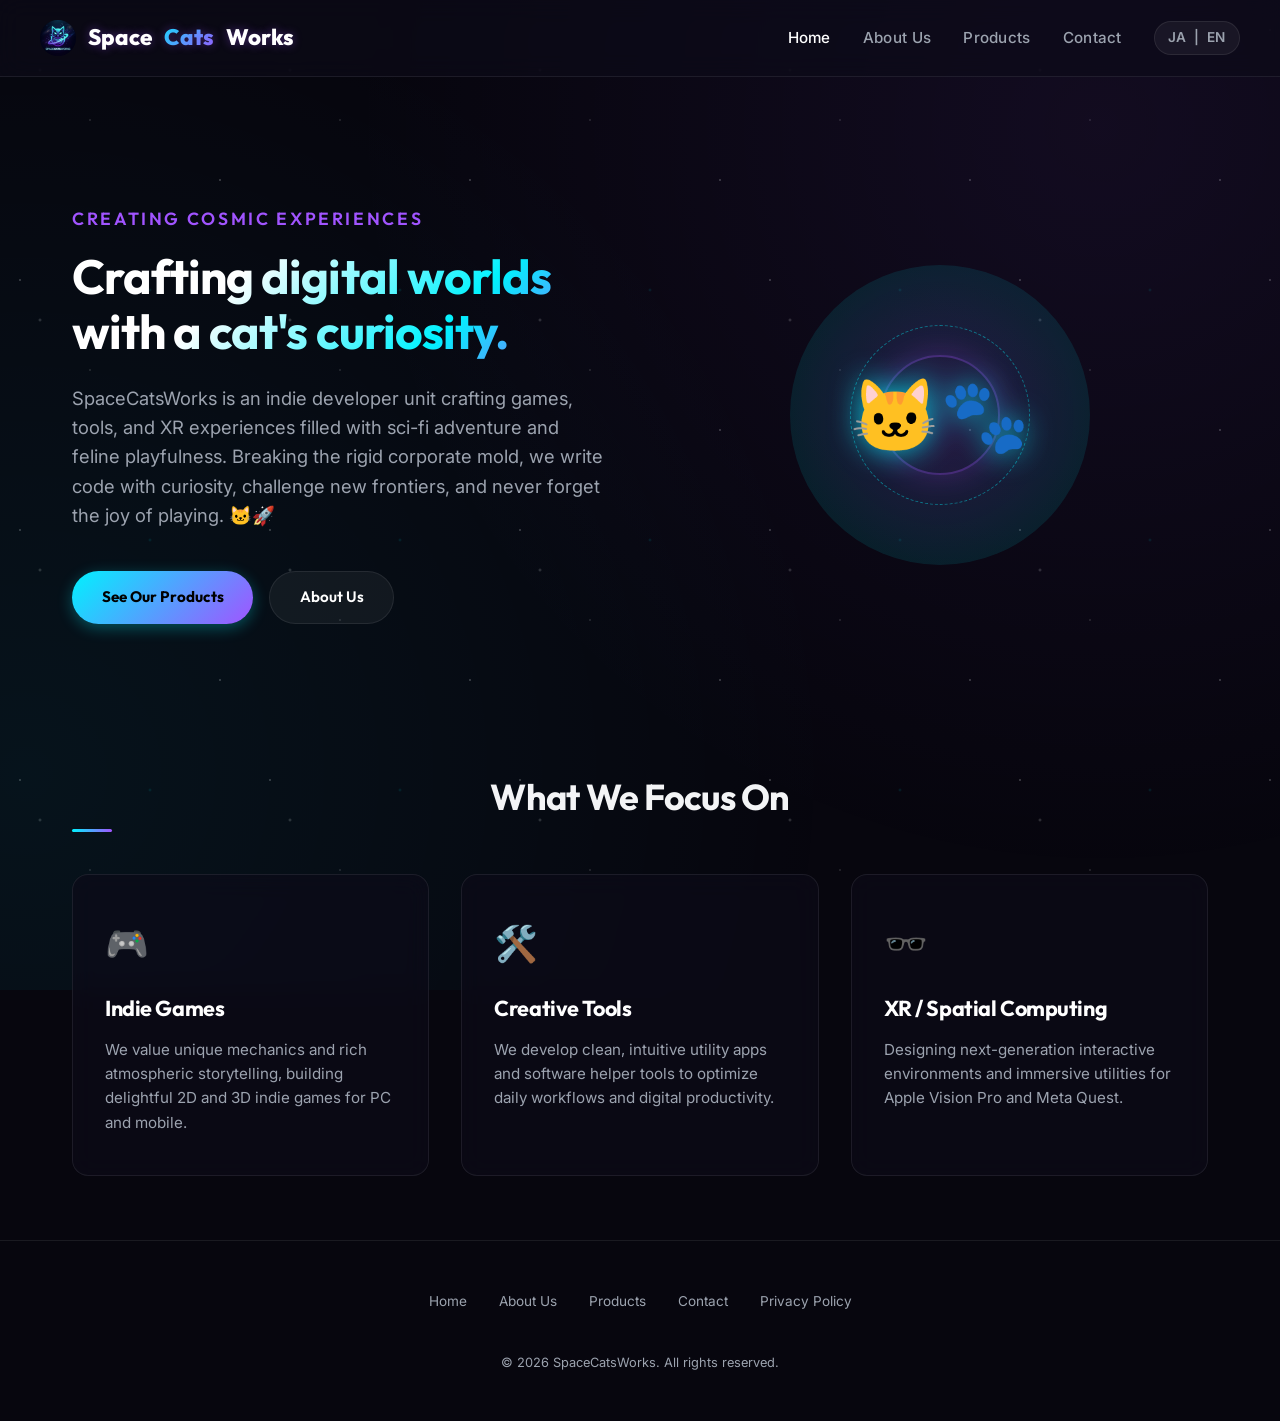
==== index.html @ 9e61637a "feat: initial commit with SpaceCatsWorks landing page and Actions workflow" ====
<!DOCTYPE html>
<html lang="ja">
<head>
  <meta charset="UTF-8">
  <meta name="viewport" content="width=device-width, initial-scale=1.0">
  <title>SpaceCatsWorks</title>
  <link rel="stylesheet" href="assets/css/style.css">
  <style>
    /* Splash Center Alignment for Fallback */
    .splash-container {
      display: flex;
      flex-direction: column;
      align-items: center;
      justify-content: center;
      min-height: 100vh;
      text-align: center;
      padding: 2rem;
    }
    .splash-logo {
      width: 120px;
      height: 120px;
      margin-bottom: 2rem;
      border-radius: 50%;
      border: 2px solid var(--border-glass);
      box-shadow: 0 0 20px rgba(161, 84, 255, 0.3);
    }
    .splash-buttons {
      display: flex;
      gap: 1.5rem;
      margin-top: 2rem;
    }
    @media (max-width: 480px) {
      .splash-buttons {
        flex-direction: column;
        width: 100%;
        max-width: 280px;
      }
    }
  </style>
  <script>
    // Automatic redirection based on browser language
    (function() {
      try {
        const lang = (navigator.language || navigator.userLanguage || 'en').toLowerCase();
        if (lang.startsWith('ja')) {
          window.location.replace('./ja/index.html');
        } else {
          window.location.replace('./en/index.html');
        }
      } catch (e) {
        console.error("Redirection failed:", e);
      }
    })();
  </script>
</head>
<body>
  <div class="splash-container">
    <img src="assets/images/logo.png" alt="SpaceCatsWorks Logo" class="splash-logo">
    <h1>SpaceCatsWorks</h1>
    <p style="color: var(--text-muted); max-width: 500px; margin: 0 auto 1.5rem;">
      Select language / 言語を選択してください。<br>
      (If you are not redirected automatically, please select below.)
    </p>
    <div class="splash-buttons">
      <a href="./ja/index.html" class="btn btn-primary">日本語 (Japanese)</a>
      <a href="./en/index.html" class="btn btn-secondary">English</a>
    </div>
  </div>
</body>
</html>
---- assets/css/style.css ----
@import url('https://fonts.googleapis.com/css2?family=Inter:wght@300;400;500;600&family=Outfit:wght@400;600;700;800&display=swap');

:root {
  /* Color Palette */
  --bg-deep: #07060e;
  --bg-dark: #0d0b1a;
  --bg-glass: rgba(13, 11, 26, 0.65);
  --bg-glass-hover: rgba(25, 22, 49, 0.8);
  --border-glass: rgba(255, 255, 255, 0.08);
  --border-glass-hover: rgba(255, 255, 255, 0.18);
  
  --primary-cyan: #00f2fe;
  --primary-violet: #a154ff;
  --primary-amber: #ffaa00;
  
  --text-main: #f3f4f6;
  --text-muted: #9ca3af;
  --text-dark: #4b5563;
  
  /* Typography */
  --font-heading: 'Outfit', -apple-system, BlinkMacSystemFont, "Segoe UI", Roboto, sans-serif;
  --font-body: 'Inter', -apple-system, BlinkMacSystemFont, "Segoe UI", Roboto, sans-serif;
  
  /* Transitions */
  --transition-smooth: all 0.3s cubic-bezier(0.4, 0, 0.2, 1);
}

/* Reset */
*, *::before, *::after {
  box-sizing: border-box;
  margin: 0;
  padding: 0;
}

body {
  background-color: var(--bg-deep);
  color: var(--text-main);
  font-family: var(--font-body);
  line-height: 1.6;
  overflow-x: hidden;
  position: relative;
}

/* Starfield Background */
body::before {
  content: "";
  position: fixed;
  top: 0;
  left: 0;
  width: 100vw;
  height: 100vh;
  background-image: 
    radial-gradient(1.5px 1.5px at 20px 30px, #ffffff, rgba(0,0,0,0)),
    radial-gradient(2px 2px at 40px 70px, rgba(255,255,255,0.7), rgba(0,0,0,0)),
    radial-gradient(1px 1px at 90px 120px, #ffffff, rgba(0,0,0,0)),
    radial-gradient(2px 2px at 150px 40px, rgba(0,242,254,0.4), rgba(0,0,0,0)),
    radial-gradient(1.5px 1.5px at 220px 180px, #ffffff, rgba(0,0,0,0));
  background-size: 250px 250px;
  opacity: 0.35;
  z-index: -2;
  animation: starRotate 240s linear infinite;
}

body::after {
  content: "";
  position: fixed;
  top: -10%;
  left: -10%;
  width: 120%;
  height: 120%;
  background: radial-gradient(circle at 80% 20%, rgba(161, 84, 255, 0.08) 0%, transparent 50%),
              radial-gradient(circle at 10% 80%, rgba(0, 242, 258, 0.06) 0%, transparent 50%);
  z-index: -1;
  pointer-events: none;
}

@keyframes starRotate {
  from { transform: rotate(0deg); }
  to { transform: rotate(360deg); }
}

/* Typography elements */
h1, h2, h3, h4 {
  font-family: var(--font-heading);
  font-weight: 700;
  letter-spacing: -0.02em;
}

h1 {
  font-size: 3rem;
  line-height: 1.15;
  background: linear-gradient(135deg, #ffffff 30%, var(--primary-cyan) 70%, var(--primary-violet) 100%);
  -webkit-background-clip: text;
  -webkit-text-fill-color: transparent;
  margin-bottom: 1.5rem;
}

h2 {
  font-size: 2.25rem;
  margin-bottom: 1rem;
  position: relative;
  display: inline-block;
}

h2::after {
  content: "";
  position: absolute;
  bottom: -6px;
  left: 0;
  width: 40px;
  height: 3px;
  background: linear-gradient(90deg, var(--primary-cyan), var(--primary-violet));
  border-radius: 2px;
}

h3 {
  font-size: 1.5rem;
  margin-bottom: 0.75rem;
}

a {
  color: var(--primary-cyan);
  text-decoration: none;
  transition: var(--transition-smooth);
}

a:hover {
  color: #fff;
  text-shadow: 0 0 8px rgba(0, 242, 254, 0.6);
}

/* Header & Navigation */
header {
  position: sticky;
  top: 0;
  z-index: 100;
  background: var(--bg-glass);
  backdrop-filter: blur(12px);
  -webkit-backdrop-filter: blur(12px);
  border-bottom: 1px solid var(--border-glass);
  padding: 1.25rem 2rem;
  transition: var(--transition-smooth);
}

header.scrolled {
  padding: 0.85rem 2rem;
  background: rgba(7, 6, 14, 0.85);
  box-shadow: 0 4px 30px rgba(0, 0, 0, 0.4);
}

.nav-container {
  max-width: 1200px;
  margin: 0 auto;
  display: flex;
  justify-content: space-between;
  align-items: center;
}

.logo {
  display: flex;
  align-items: center;
  gap: 0.75rem;
  font-family: var(--font-heading);
  font-size: 1.4rem;
  font-weight: 800;
  color: #fff;
  text-shadow: 0 0 10px rgba(161, 84, 255, 0.4);
}

.logo span {
  background: linear-gradient(135deg, var(--primary-cyan), var(--primary-violet));
  -webkit-background-clip: text;
  -webkit-text-fill-color: transparent;
}

nav {
  display: flex;
  align-items: center;
  gap: 2rem;
}

.nav-links {
  display: flex;
  list-style: none;
  gap: 2rem;
}

.nav-links a {
  color: var(--text-muted);
  font-size: 0.95rem;
  font-weight: 500;
  letter-spacing: 0.02em;
}

.nav-links a.active,
.nav-links a:hover {
  color: #fff;
}

/* Language Toggle Button */
.lang-toggle {
  display: flex;
  align-items: center;
  gap: 0.5rem;
  background: rgba(255, 255, 255, 0.05);
  border: 1px solid var(--border-glass);
  border-radius: 20px;
  padding: 0.35rem 0.85rem;
  font-size: 0.85rem;
  font-weight: 600;
  cursor: pointer;
  transition: var(--transition-smooth);
  color: var(--text-muted);
}

.lang-toggle:hover {
  background: rgba(255, 255, 255, 0.1);
  border-color: var(--border-glass-hover);
  color: #fff;
}

.lang-toggle a {
  color: inherit;
  text-shadow: none;
}

.lang-toggle a.active-lang {
  color: var(--primary-cyan);
  font-weight: 700;
}

/* Mobile Menu Button */
.mobile-toggle {
  display: none;
  background: none;
  border: none;
  color: #fff;
  font-size: 1.5rem;
  cursor: pointer;
}

/* Layout Main Container */
main {
  max-width: 1200px;
  margin: 0 auto;
  padding: 4rem 2rem;
  min-height: calc(100vh - 84px - 150px); /* Adjust based on header/footer heights */
}

/* Hero Section */
.hero {
  display: flex;
  align-items: center;
  justify-content: space-between;
  gap: 4rem;
  padding: 4rem 0;
}

.hero-content {
  flex: 1;
  max-width: 600px;
}

.hero-subtitle {
  font-family: var(--font-heading);
  font-size: 1.1rem;
  text-transform: uppercase;
  letter-spacing: 0.15em;
  color: var(--primary-violet);
  margin-bottom: 1rem;
  font-weight: 600;
}

.hero-description {
  font-size: 1.15rem;
  color: var(--text-muted);
  margin-bottom: 2.5rem;
}

.hero-visual {
  flex: 1;
  display: flex;
  justify-content: center;
  align-items: center;
  position: relative;
}

/* Custom Interactive Visual */
.cosmic-orb {
  width: 300px;
  height: 300px;
  background: radial-gradient(circle, rgba(161,84,255,0.2) 0%, rgba(0,242,254,0.1) 70%, transparent 100%);
  border-radius: 50%;
  position: relative;
  display: flex;
  justify-content: center;
  align-items: center;
  animation: float 6s ease-in-out infinite;
}

.cosmic-orb::before {
  content: "";
  position: absolute;
  width: 180px;
  height: 180px;
  border: 1px dashed rgba(0, 242, 254, 0.4);
  border-radius: 50%;
  animation: rotateClockwise 20s linear infinite;
}

.cosmic-orb::after {
  content: "";
  position: absolute;
  width: 120px;
  height: 120px;
  border: 2px solid rgba(161, 84, 255, 0.3);
  border-radius: 50%;
  box-shadow: 0 0 30px rgba(161, 84, 255, 0.2);
  animation: rotateCounterClockwise 15s linear infinite;
}

.cat-constellation {
  font-size: 4.5rem;
  position: relative;
  z-index: 10;
  filter: drop-shadow(0 0 15px rgba(0, 242, 254, 0.8));
  animation: pulse 3s ease-in-out infinite;
}

@keyframes float {
  0%, 100% { transform: translateY(0); }
  50% { transform: translateY(-15px); }
}

@keyframes pulse {
  0%, 100% { transform: scale(1); opacity: 0.95; }
  50% { transform: scale(1.05); opacity: 1; filter: drop-shadow(0 0 25px rgba(0, 242, 254, 1)); }
}

@keyframes rotateClockwise {
  from { transform: rotate(0deg); }
  to { transform: rotate(360deg); }
}

@keyframes rotateCounterClockwise {
  from { transform: rotate(360deg); }
  to { transform: rotate(0deg); }
}

/* Glassmorphism Cards */
.card-grid {
  display: grid;
  grid-template-columns: repeat(auto-fit, minmax(320px, 1fr));
  gap: 2rem;
  margin-top: 3rem;
}

.card {
  background: var(--bg-glass);
  border: 1px solid var(--border-glass);
  border-radius: 16px;
  padding: 2.5rem 2rem;
  transition: var(--transition-smooth);
  backdrop-filter: blur(12px);
  -webkit-backdrop-filter: blur(12px);
  position: relative;
  overflow: hidden;
}

.card::before {
  content: "";
  position: absolute;
  top: 0;
  left: 0;
  width: 100%;
  height: 4px;
  background: linear-gradient(90deg, var(--primary-cyan), var(--primary-violet));
  opacity: 0;
  transition: var(--transition-smooth);
}

.card:hover {
  transform: translateY(-8px);
  background: var(--bg-glass-hover);
  border-color: var(--border-glass-hover);
  box-shadow: 0 10px 30px rgba(0, 0, 0, 0.3);
}

.card:hover::before {
  opacity: 1;
}

.card-icon {
  font-size: 2.2rem;
  color: var(--primary-cyan);
  margin-bottom: 1.25rem;
}

.card-title {
  font-size: 1.35rem;
  margin-bottom: 0.75rem;
  color: #fff;
}

.card-description {
  color: var(--text-muted);
  font-size: 0.95rem;
}

/* Buttons */
.btn {
  display: inline-flex;
  align-items: center;
  justify-content: center;
  gap: 0.5rem;
  font-family: var(--font-heading);
  font-weight: 600;
  font-size: 0.95rem;
  padding: 0.85rem 1.85rem;
  border-radius: 30px;
  cursor: pointer;
  transition: var(--transition-smooth);
  text-shadow: none;
}

.btn-primary {
  background: linear-gradient(135deg, var(--primary-cyan), var(--primary-violet));
  color: #000;
  font-weight: 700;
  border: none;
  box-shadow: 0 4px 15px rgba(0, 242, 254, 0.3);
}

.btn-primary:hover {
  transform: scale(1.03);
  box-shadow: 0 6px 20px rgba(0, 242, 254, 0.5);
  color: #000;
  text-shadow: none;
}

.btn-secondary {
  background: rgba(255, 255, 255, 0.05);
  border: 1px solid var(--border-glass);
  color: #fff;
}

.btn-secondary:hover {
  background: rgba(255, 255, 255, 0.1);
  border-color: var(--border-glass-hover);
}

.button-group {
  display: flex;
  gap: 1rem;
}

/* Table Style (Corporate Profile) */
.profile-table {
  width: 100%;
  border-collapse: collapse;
  margin: 2rem 0;
  background: var(--bg-glass);
  border-radius: 12px;
  overflow: hidden;
  border: 1px solid var(--border-glass);
}

.profile-table tr {
  border-bottom: 1px solid var(--border-glass);
}

.profile-table tr:last-child {
  border-bottom: none;
}

.profile-table th, 
.profile-table td {
  padding: 1.25rem 1.5rem;
  text-align: left;
}

.profile-table th {
  background: rgba(255, 255, 255, 0.02);
  width: 30%;
  color: #fff;
  font-weight: 600;
  font-family: var(--font-heading);
  border-right: 1px solid var(--border-glass);
}

.profile-table td {
  color: var(--text-muted);
}

/* Products Section Specifics */
.coming-soon-badge {
  background: rgba(255, 170, 0, 0.1);
  border: 1px solid rgba(255, 170, 0, 0.3);
  color: var(--primary-amber);
  padding: 0.2rem 0.6rem;
  border-radius: 12px;
  font-size: 0.75rem;
  text-transform: uppercase;
  font-weight: 700;
  letter-spacing: 0.05em;
  display: inline-block;
  margin-bottom: 0.75rem;
}

/* Privacy Page Specifics */
.legal-content {
  background: var(--bg-glass);
  border: 1px solid var(--border-glass);
  border-radius: 16px;
  padding: 3rem 2.5rem;
}

.legal-content h3 {
  margin-top: 2rem;
  color: #fff;
}

.legal-content p {
  color: var(--text-muted);
  margin-bottom: 1rem;
}

.legal-content ul {
  margin-left: 1.5rem;
  margin-bottom: 1rem;
  color: var(--text-muted);
}

.legal-content li {
  margin-bottom: 0.5rem;
}

/* Footer */
footer {
  border-top: 1px solid var(--border-glass);
  padding: 3rem 2rem;
  background: var(--bg-deep);
  text-align: center;
  color: var(--text-muted);
  font-size: 0.9rem;
}

.footer-content {
  max-width: 1200px;
  margin: 0 auto;
  display: flex;
  flex-direction: column;
  align-items: center;
  gap: 1.5rem;
}

.footer-links {
  display: flex;
  gap: 2rem;
  list-style: none;
}

.footer-links a {
  color: var(--text-muted);
  font-size: 0.85rem;
}

.footer-links a:hover {
  color: #fff;
}

.copyright {
  font-size: 0.8rem;
  margin-top: 1rem;
}

/* Responsive CSS */
@media (max-width: 768px) {
  h1 {
    font-size: 2.25rem;
  }
  
  h2 {
    font-size: 1.8rem;
  }
  
  .hero {
    flex-direction: column-reverse;
    text-align: center;
    gap: 2.5rem;
    padding: 2rem 0;
  }
  
  .hero-visual {
    margin-bottom: 1rem;
  }
  
  .cosmic-orb {
    width: 240px;
    height: 240px;
  }
  
  .cosmic-orb::before {
    width: 140px;
    height: 140px;
  }
  
  .cosmic-orb::after {
    width: 90px;
    height: 90px;
  }
  
  .cat-constellation {
    font-size: 3.5rem;
  }
  
  .button-group {
    justify-content: center;
  }
  
  .mobile-toggle {
    display: block;
  }
  
  nav {
    position: absolute;
    top: 100%;
    left: 0;
    right: 0;
    background: var(--bg-dark);
    flex-direction: column;
    padding: 2rem;
    border-bottom: 1px solid var(--border-glass);
    gap: 1.5rem;
    transform: translateY(-150%);
    opacity: 0;
    pointer-events: none;
    transition: var(--transition-smooth);
  }
  
  nav.active {
    transform: translateY(0);
    opacity: 1;
    pointer-events: all;
  }
  
  .nav-links {
    flex-direction: column;
    align-items: center;
    gap: 1.5rem;
  }
  
  .profile-table th, 
  .profile-table td {
    padding: 1rem;
  }
  
  .profile-table th {
    width: 35%;
    font-size: 0.9rem;
  }
  
  .profile-table td {
    font-size: 0.85rem;
  }
}
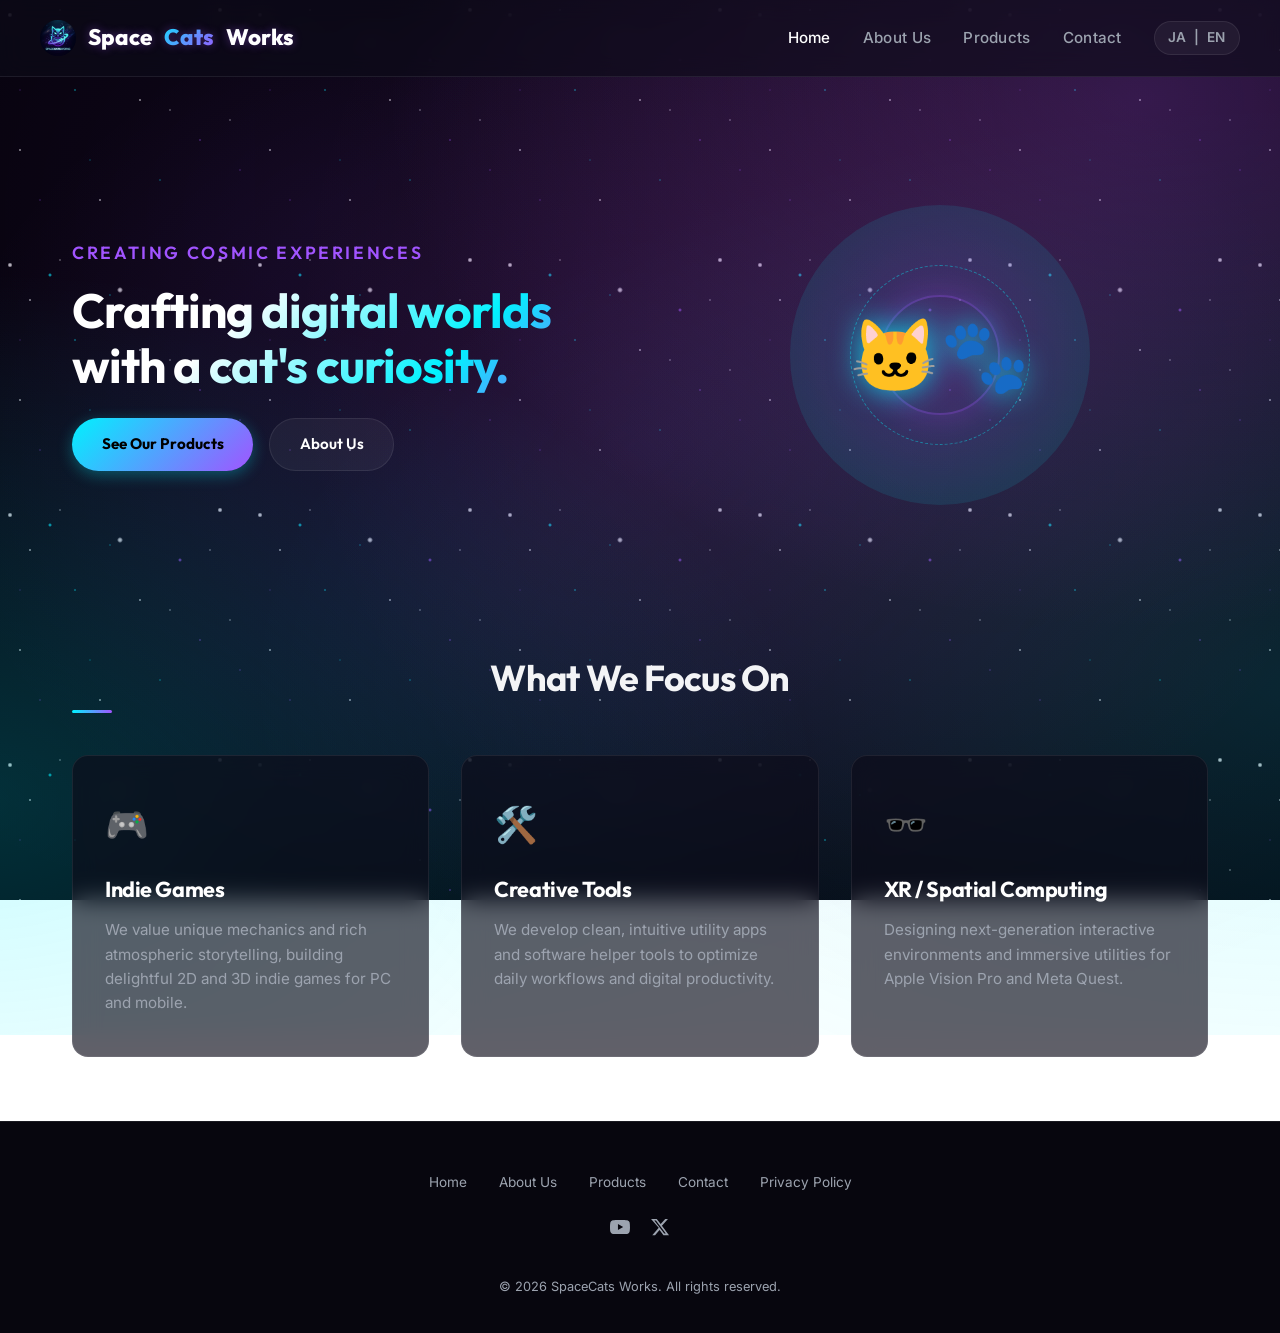
==== commit 8eee7271: "feat: rename SpaceCatsWorks to SpaceCats Works across all pages Co-Authored-By: Claude Sonnet 4.6 <n" ====
--- a/index.html
+++ b/index.html
@@ -1,9 +1,9 @@
-<!DOCTYPE html>
+﻿<!DOCTYPE html>
 <html lang="ja">
 <head>
   <meta charset="UTF-8">
   <meta name="viewport" content="width=device-width, initial-scale=1.0">
-  <title>SpaceCatsWorks</title>
+  <title>SpaceCats Works</title>
   <link rel="stylesheet" href="assets/css/style.css">
   <style>
     /* Splash Center Alignment for Fallback */
@@ -55,8 +55,8 @@
 </head>
 <body>
   <div class="splash-container">
-    <img src="assets/images/logo.png" alt="SpaceCatsWorks Logo" class="splash-logo">
-    <h1>SpaceCatsWorks</h1>
+    <img src="assets/images/logo.png" alt="SpaceCats Works Logo" class="splash-logo">
+    <h1>SpaceCats Works</h1>
     <p style="color: var(--text-muted); max-width: 500px; margin: 0 auto 1.5rem;">
       Select language / 言語を選択してください。<br>
       (If you are not redirected automatically, please select below.)
--- a/assets/css/style.css
+++ b/assets/css/style.css
@@ -8,21 +8,24 @@
   --bg-glass-hover: rgba(25, 22, 49, 0.8);
   --border-glass: rgba(255, 255, 255, 0.08);
   --border-glass-hover: rgba(255, 255, 255, 0.18);
-  
+
   --primary-cyan: #00f2fe;
   --primary-violet: #a154ff;
   --primary-amber: #ffaa00;
-  
+
   --text-main: #f3f4f6;
   --text-muted: #9ca3af;
   --text-dark: #4b5563;
-  
+
   /* Typography */
   --font-heading: 'Outfit', -apple-system, BlinkMacSystemFont, "Segoe UI", Roboto, sans-serif;
   --font-body: 'Inter', -apple-system, BlinkMacSystemFont, "Segoe UI", Roboto, sans-serif;
-  
+
   /* Transitions */
   --transition-smooth: all 0.3s cubic-bezier(0.4, 0, 0.2, 1);
+
+  /* Parallax */
+  --parallax-offset: 0;
 }
 
 /* Reset */
@@ -33,7 +36,8 @@
 }
 
 body {
-  background-color: var(--bg-deep);
+  background: linear-gradient(135deg, #030107 0%, #0a0417 50%, #0d0520 100%);
+  background-attachment: fixed;
   color: var(--text-main);
   font-family: var(--font-body);
   line-height: 1.6;
@@ -41,37 +45,70 @@
   position: relative;
 }
 
-/* Starfield Background */
+/* Parallax Background Layers - Starfield */
 body::before {
   content: "";
   position: fixed;
   top: 0;
   left: 0;
-  width: 100vw;
-  height: 100vh;
-  background-image: 
-    radial-gradient(1.5px 1.5px at 20px 30px, #ffffff, rgba(0,0,0,0)),
-    radial-gradient(2px 2px at 40px 70px, rgba(255,255,255,0.7), rgba(0,0,0,0)),
-    radial-gradient(1px 1px at 90px 120px, #ffffff, rgba(0,0,0,0)),
-    radial-gradient(2px 2px at 150px 40px, rgba(0,242,254,0.4), rgba(0,0,0,0)),
-    radial-gradient(1.5px 1.5px at 220px 180px, #ffffff, rgba(0,0,0,0));
+  width: 100%;
+  height: 100%;
+  background-image:
+    /* Large bright stars */
+    radial-gradient(2.5px 2.5px at 10px 15px, #ffffff, rgba(255,255,255,0.8) 50%, rgba(0,0,0,0)),
+    radial-gradient(2px 2px at 50px 25px, #00f2fe, rgba(0,242,254,0.6) 50%, rgba(0,0,0,0)),
+    radial-gradient(3px 3px at 120px 40px, #ffffff, rgba(255,255,255,0.7) 50%, rgba(0,0,0,0)),
+    radial-gradient(2px 2px at 180px 60px, #a154ff, rgba(161,84,255,0.5) 50%, rgba(0,0,0,0)),
+    radial-gradient(2.5px 2.5px at 220px 10px, #ffffff, rgba(255,255,255,0.8) 50%, rgba(0,0,0,0)),
+
+    /* Medium stars */
+    radial-gradient(1.5px 1.5px at 30px 50px, #ffffff, rgba(0,0,0,0)),
+    radial-gradient(1.5px 1.5px at 75px 90px, rgba(0,242,254,0.7), rgba(0,0,0,0)),
+    radial-gradient(1.5px 1.5px at 140px 100px, #ffffff, rgba(0,0,0,0)),
+    radial-gradient(1.5px 1.5px at 200px 140px, rgba(161,84,255,0.6), rgba(0,0,0,0)),
+    radial-gradient(1.5px 1.5px at 20px 150px, #ffffff, rgba(0,0,0,0)),
+    radial-gradient(1.5px 1.5px at 160px 180px, rgba(0,242,254,0.5), rgba(0,0,0,0)),
+    radial-gradient(1.5px 1.5px at 100px 200px, #ffffff, rgba(0,0,0,0)),
+    radial-gradient(1.5px 1.5px at 240px 170px, rgba(161,84,255,0.4), rgba(0,0,0,0)),
+
+    /* Small stars */
+    radial-gradient(1px 1px at 60px 10px, #ffffff, rgba(0,0,0,0)),
+    radial-gradient(1px 1px at 110px 45px, rgba(0,242,254,0.8), rgba(0,0,0,0)),
+    radial-gradient(1px 1px at 170px 110px, #ffffff, rgba(0,0,0,0)),
+    radial-gradient(1px 1px at 40px 200px, rgba(161,84,255,0.7), rgba(0,0,0,0)),
+    radial-gradient(1px 1px at 210px 50px, #ffffff, rgba(0,0,0,0)),
+    radial-gradient(1px 1px at 90px 160px, rgba(0,242,254,0.6), rgba(0,0,0,0)),
+    radial-gradient(1px 1px at 230px 120px, #ffffff, rgba(0,0,0,0)),
+    radial-gradient(1px 1px at 20px 90px, rgba(161,84,255,0.5), rgba(0,0,0,0));
   background-size: 250px 250px;
-  opacity: 0.35;
+  background-attachment: fixed;
+  background-color: #030107;
+  opacity: 0.8;
   z-index: -2;
   animation: starRotate 240s linear infinite;
+  will-change: transform;
 }
 
 body::after {
   content: "";
   position: fixed;
-  top: -10%;
-  left: -10%;
-  width: 120%;
-  height: 120%;
-  background: radial-gradient(circle at 80% 20%, rgba(161, 84, 255, 0.08) 0%, transparent 50%),
-              radial-gradient(circle at 10% 80%, rgba(0, 242, 258, 0.06) 0%, transparent 50%);
+  top: -15%;
+  left: -15%;
+  width: 130%;
+  height: 130%;
+  background:
+    /* Deep space gradient */
+    radial-gradient(ellipse at 80% 20%, rgba(161, 84, 255, 0.25) 0%, transparent 40%),
+    radial-gradient(ellipse at 10% 80%, rgba(0, 242, 258, 0.2) 0%, transparent 40%),
+    radial-gradient(ellipse at 50% 50%, rgba(161, 84, 255, 0.15) 0%, transparent 60%),
+    radial-gradient(ellipse at 90% 70%, rgba(0, 242, 258, 0.15) 0%, transparent 50%),
+    /* Nebula effects */
+    radial-gradient(circle at 30% 30%, rgba(161, 84, 255, 0.08) 0%, transparent 50%),
+    radial-gradient(circle at 70% 40%, rgba(255, 100, 150, 0.1) 0%, transparent 50%);
   z-index: -1;
   pointer-events: none;
+  will-change: transform;
+  transform: translateY(calc(var(--parallax-offset) * 0.6));
 }
 
 @keyframes starRotate {
@@ -574,93 +611,311 @@
   margin-top: 1rem;
 }
 
-/* Responsive CSS */
+.footer-social {
+  display: flex;
+  gap: 1.25rem;
+  align-items: center;
+}
+
+.footer-social a {
+  color: var(--text-muted);
+  display: flex;
+  align-items: center;
+  transition: var(--transition-smooth);
+}
+
+.footer-social a:hover {
+  color: #fff;
+  text-shadow: none;
+}
+
+/* Responsive CSS - Tablet */
 @media (max-width: 768px) {
   h1 {
     font-size: 2.25rem;
   }
-  
+
   h2 {
     font-size: 1.8rem;
   }
-  
+
+  header {
+    padding: 1rem 1.5rem;
+  }
+
+  header.scrolled {
+    padding: 0.75rem 1.5rem;
+  }
+
+  .nav-container {
+    gap: 1rem;
+  }
+
+  .logo {
+    font-size: 1.2rem;
+  }
+
+  main {
+    padding: 3rem 1.5rem;
+  }
+
   .hero {
     flex-direction: column-reverse;
     text-align: center;
     gap: 2.5rem;
     padding: 2rem 0;
   }
-  
+
   .hero-visual {
     margin-bottom: 1rem;
   }
-  
+
   .cosmic-orb {
     width: 240px;
     height: 240px;
   }
-  
+
   .cosmic-orb::before {
     width: 140px;
     height: 140px;
   }
-  
+
   .cosmic-orb::after {
     width: 90px;
     height: 90px;
   }
-  
+
   .cat-constellation {
     font-size: 3.5rem;
   }
-  
+
   .button-group {
     justify-content: center;
-  }
-  
+    flex-wrap: wrap;
+  }
+
   .mobile-toggle {
     display: block;
   }
-  
+
   nav {
     position: absolute;
     top: 100%;
     left: 0;
     right: 0;
-    background: var(--bg-dark);
+    background: rgba(7, 6, 14, 0.95);
+    backdrop-filter: blur(12px);
     flex-direction: column;
-    padding: 2rem;
+    padding: 1.5rem;
     border-bottom: 1px solid var(--border-glass);
-    gap: 1.5rem;
-    transform: translateY(-150%);
+    gap: 1rem;
+    transform: translateY(-110%);
     opacity: 0;
     pointer-events: none;
     transition: var(--transition-smooth);
-  }
-  
+    max-height: calc(100vh - 60px);
+    overflow-y: auto;
+  }
+
   nav.active {
     transform: translateY(0);
     opacity: 1;
     pointer-events: all;
   }
-  
+
   .nav-links {
     flex-direction: column;
     align-items: center;
+    gap: 1rem;
+  }
+
+  .card-grid {
     gap: 1.5rem;
   }
-  
-  .profile-table th, 
+
+  .profile-table {
+    font-size: 0.9rem;
+  }
+
+  .profile-table th,
   .profile-table td {
+    padding: 0.85rem 0.75rem;
+  }
+
+  .profile-table th {
+    width: 40%;
+  }
+
+  footer {
+    padding: 2rem 1.5rem;
+  }
+
+  .footer-links {
+    gap: 1rem;
+    flex-wrap: wrap;
+  }
+}
+
+/* Responsive CSS - Mobile */
+@media (max-width: 480px) {
+  h1 {
+    font-size: 1.75rem;
+    margin-bottom: 1rem;
+  }
+
+  h2 {
+    font-size: 1.4rem;
+    margin-bottom: 0.8rem;
+  }
+
+  h3 {
+    font-size: 1.2rem;
+  }
+
+  header {
+    padding: 0.85rem 1rem;
+  }
+
+  header.scrolled {
+    padding: 0.65rem 1rem;
+  }
+
+  .nav-container {
+    gap: 0.5rem;
+  }
+
+  .logo {
+    font-size: 1rem;
+    gap: 0.5rem;
+  }
+
+  main {
+    padding: 2rem 1rem;
+    min-height: calc(100vh - 60px);
+  }
+
+  .hero {
+    padding: 1.5rem 0;
+    gap: 1.5rem;
+  }
+
+  .hero-subtitle {
+    font-size: 0.9rem;
+    margin-bottom: 0.75rem;
+  }
+
+  .hero-description {
+    font-size: 0.95rem;
+    margin-bottom: 1.5rem;
+  }
+
+  .cosmic-orb {
+    width: 180px;
+    height: 180px;
+  }
+
+  .cosmic-orb::before {
+    width: 110px;
+    height: 110px;
+  }
+
+  .cosmic-orb::after {
+    width: 70px;
+    height: 70px;
+  }
+
+  .cat-constellation {
+    font-size: 2.5rem;
+  }
+
+  .button-group {
+    flex-direction: column;
+    width: 100%;
+    gap: 0.75rem;
+  }
+
+  .btn {
+    width: 100%;
+    padding: 0.75rem 1.5rem;
+    font-size: 0.9rem;
+  }
+
+  nav {
     padding: 1rem;
-  }
-  
+    gap: 0.75rem;
+    top: calc(100% - 2px);
+  }
+
+  .nav-links {
+    gap: 0.75rem;
+  }
+
+  .nav-links a {
+    font-size: 0.9rem;
+  }
+
+  .card-grid {
+    grid-template-columns: 1fr;
+    gap: 1rem;
+  }
+
+  .card {
+    padding: 1.5rem 1.25rem;
+  }
+
+  .card-icon {
+    font-size: 2rem;
+  }
+
+  .card-title {
+    font-size: 1.15rem;
+  }
+
+  .card-description {
+    font-size: 0.9rem;
+  }
+
+  .profile-table {
+    font-size: 0.85rem;
+  }
+
+  .profile-table th,
+  .profile-table td {
+    padding: 0.75rem 0.5rem;
+    word-break: break-word;
+  }
+
   .profile-table th {
-    width: 35%;
-    font-size: 0.9rem;
-  }
-  
-  .profile-table td {
-    font-size: 0.85rem;
-  }
-}
+    width: 45%;
+  }
+
+  .lang-toggle {
+    padding: 0.3rem 0.6rem;
+    font-size: 0.75rem;
+  }
+
+  footer {
+    padding: 1.5rem 1rem;
+  }
+
+  .footer-content {
+    gap: 1rem;
+  }
+
+  .footer-links {
+    gap: 0.75rem;
+    font-size: 0.8rem;
+  }
+
+  .copyright {
+    font-size: 0.75rem;
+  }
+
+  .legal-content {
+    padding: 1.5rem 1.25rem;
+  }
+
+  .legal-content h3 {
+    margin-top: 1.5rem;
+  }
+}
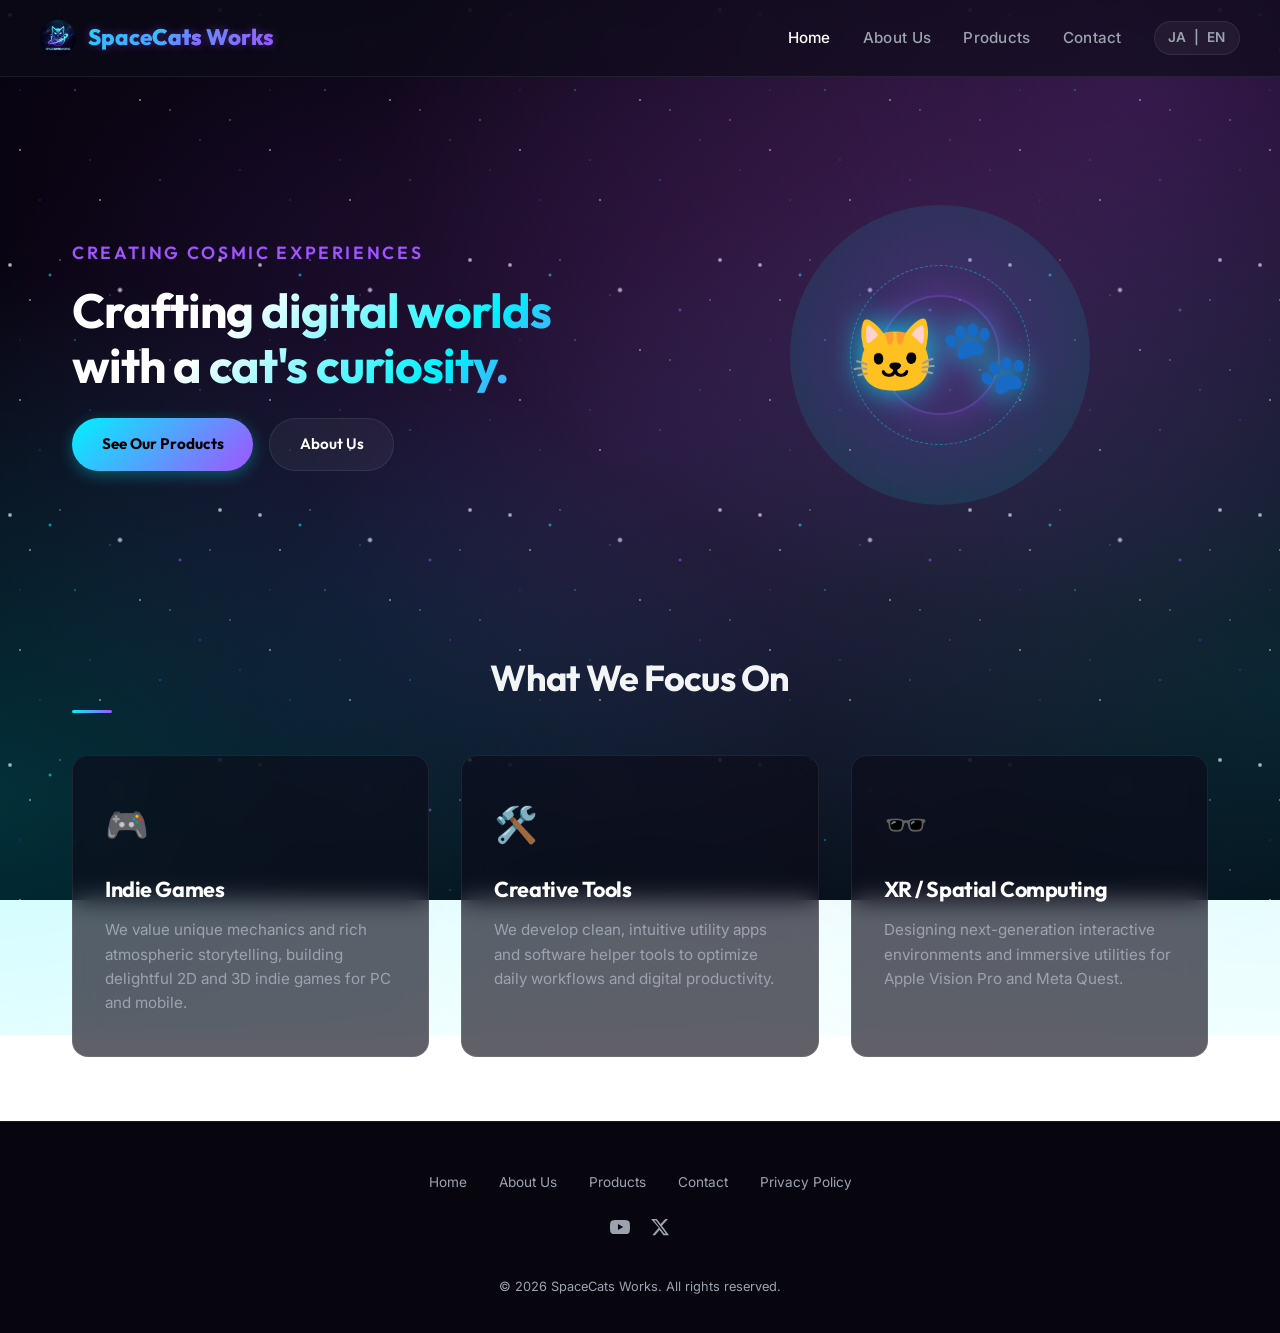
==== commit 23171729: "refactor: manage org name via config.js with data-config injection - Add org.name and org.logoHtml t" ====
--- a/index.html
+++ b/index.html
@@ -1,4 +1,4 @@
-﻿<!DOCTYPE html>
+<!DOCTYPE html>
 <html lang="ja">
 <head>
   <meta charset="UTF-8">
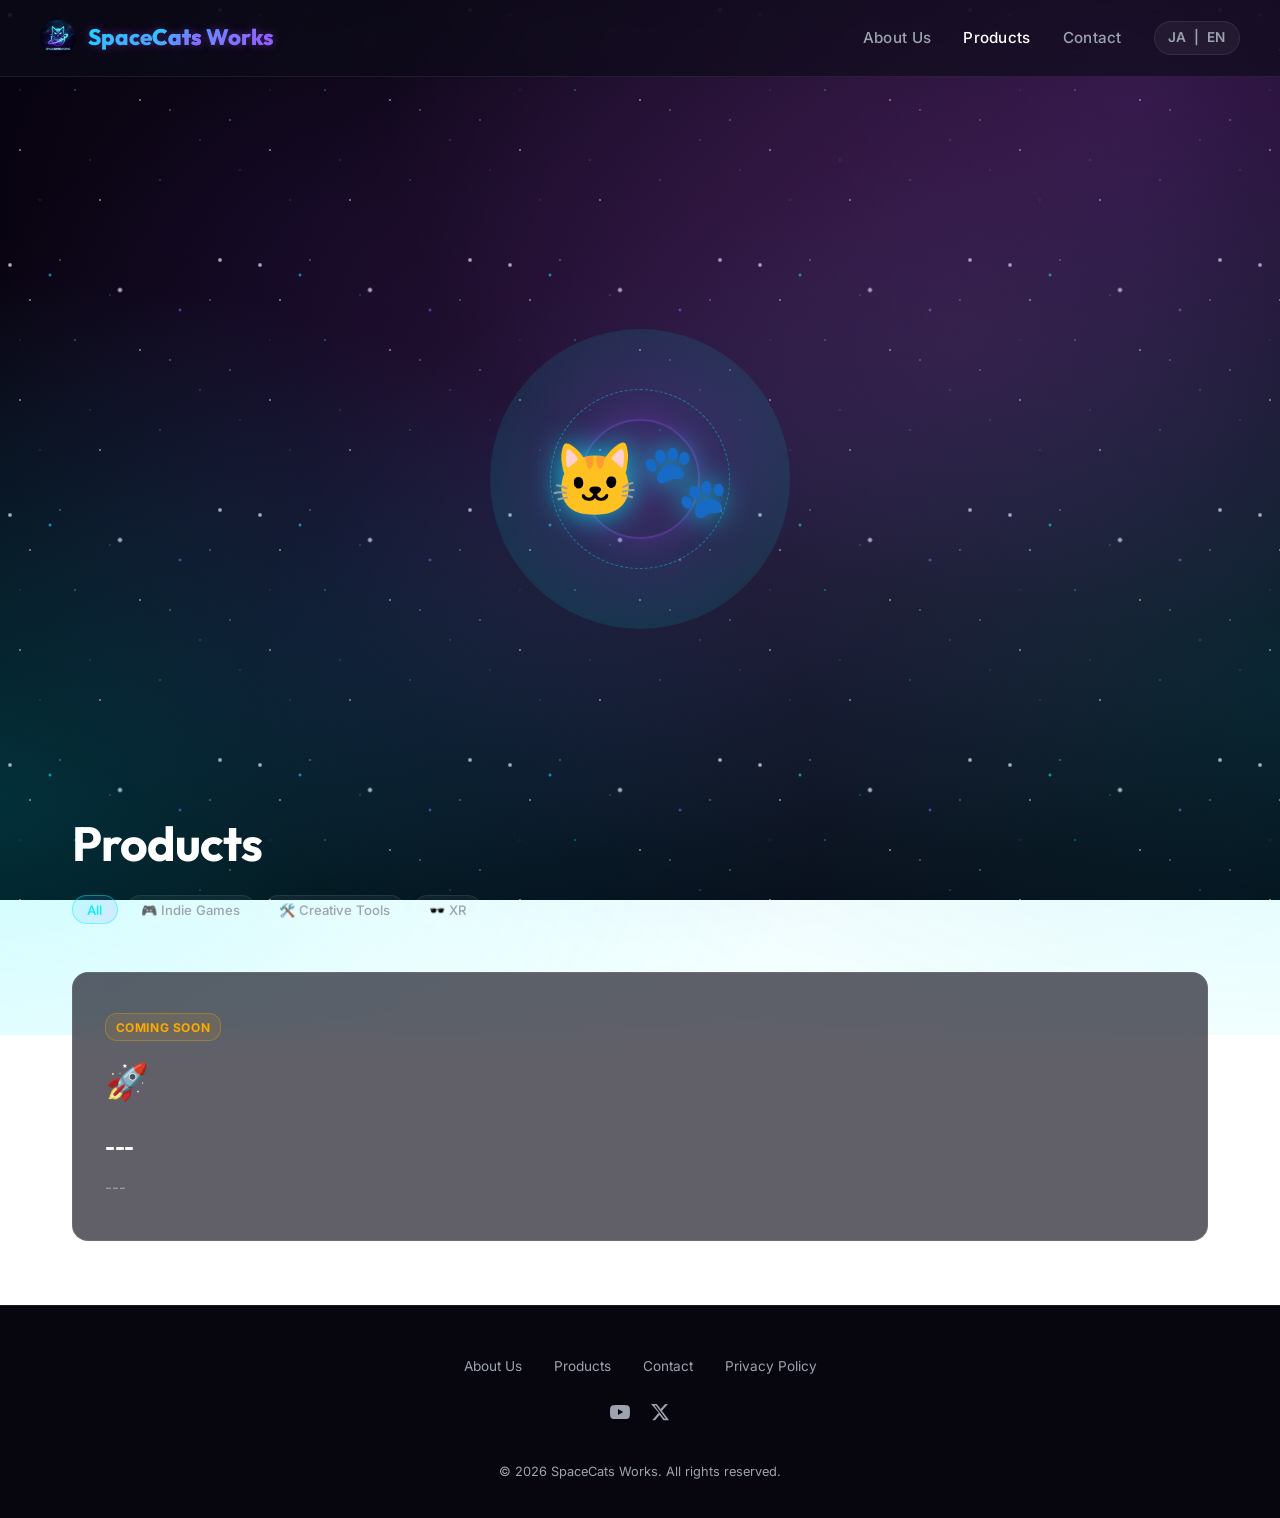
==== commit 9ff4a6db: "refactor: merge home into products page, add scroll reveal - Products page becomes the new top with " ====
--- a/index.html
+++ b/index.html
@@ -43,9 +43,9 @@
       try {
         const lang = (navigator.language || navigator.userLanguage || 'en').toLowerCase();
         if (lang.startsWith('ja')) {
-          window.location.replace('./ja/index.html');
+          window.location.replace('./ja/products.html');
         } else {
-          window.location.replace('./en/index.html');
+          window.location.replace('./en/products.html');
         }
       } catch (e) {
         console.error("Redirection failed:", e);
@@ -62,8 +62,8 @@
       (If you are not redirected automatically, please select below.)
     </p>
     <div class="splash-buttons">
-      <a href="./ja/index.html" class="btn btn-primary">日本語 (Japanese)</a>
-      <a href="./en/index.html" class="btn btn-secondary">English</a>
+      <a href="./ja/products.html" class="btn btn-primary">日本語 (Japanese)</a>
+      <a href="./en/products.html" class="btn btn-secondary">English</a>
     </div>
   </div>
 </body>
--- a/assets/css/style.css
+++ b/assets/css/style.css
@@ -529,6 +529,59 @@
   color: var(--text-muted);
 }
 
+/* Scroll Reveal */
+.reveal {
+  opacity: 0;
+  transform: translateY(40px);
+  transition: opacity 0.8s ease, transform 0.8s ease;
+}
+
+.reveal.visible {
+  opacity: 1;
+  transform: translateY(0);
+}
+
+/* Hero Center variant (products page) */
+.hero-center {
+  justify-content: center;
+  min-height: 75vh;
+  padding-top: 2rem;
+  padding-bottom: 2rem;
+}
+
+/* Genre Tab Switcher */
+.genre-tabs {
+  display: flex;
+  gap: 0.5rem;
+  flex-wrap: wrap;
+  margin-bottom: 2.5rem;
+}
+
+.genre-tab {
+  background: rgba(255, 255, 255, 0.05);
+  border: 1px solid var(--border-glass);
+  border-radius: 20px;
+  color: var(--text-muted);
+  cursor: pointer;
+  font-family: var(--font-body);
+  font-size: 0.82rem;
+  font-weight: 500;
+  padding: 0.35rem 0.9rem;
+  transition: var(--transition-smooth);
+}
+
+.genre-tab:hover {
+  background: rgba(255, 255, 255, 0.1);
+  border-color: var(--border-glass-hover);
+  color: #fff;
+}
+
+.genre-tab.active {
+  background: linear-gradient(135deg, rgba(0, 242, 254, 0.12), rgba(161, 84, 255, 0.12));
+  border-color: rgba(0, 242, 254, 0.45);
+  color: var(--primary-cyan);
+}
+
 /* Products Section Specifics */
 .coming-soon-badge {
   background: rgba(255, 170, 0, 0.1);
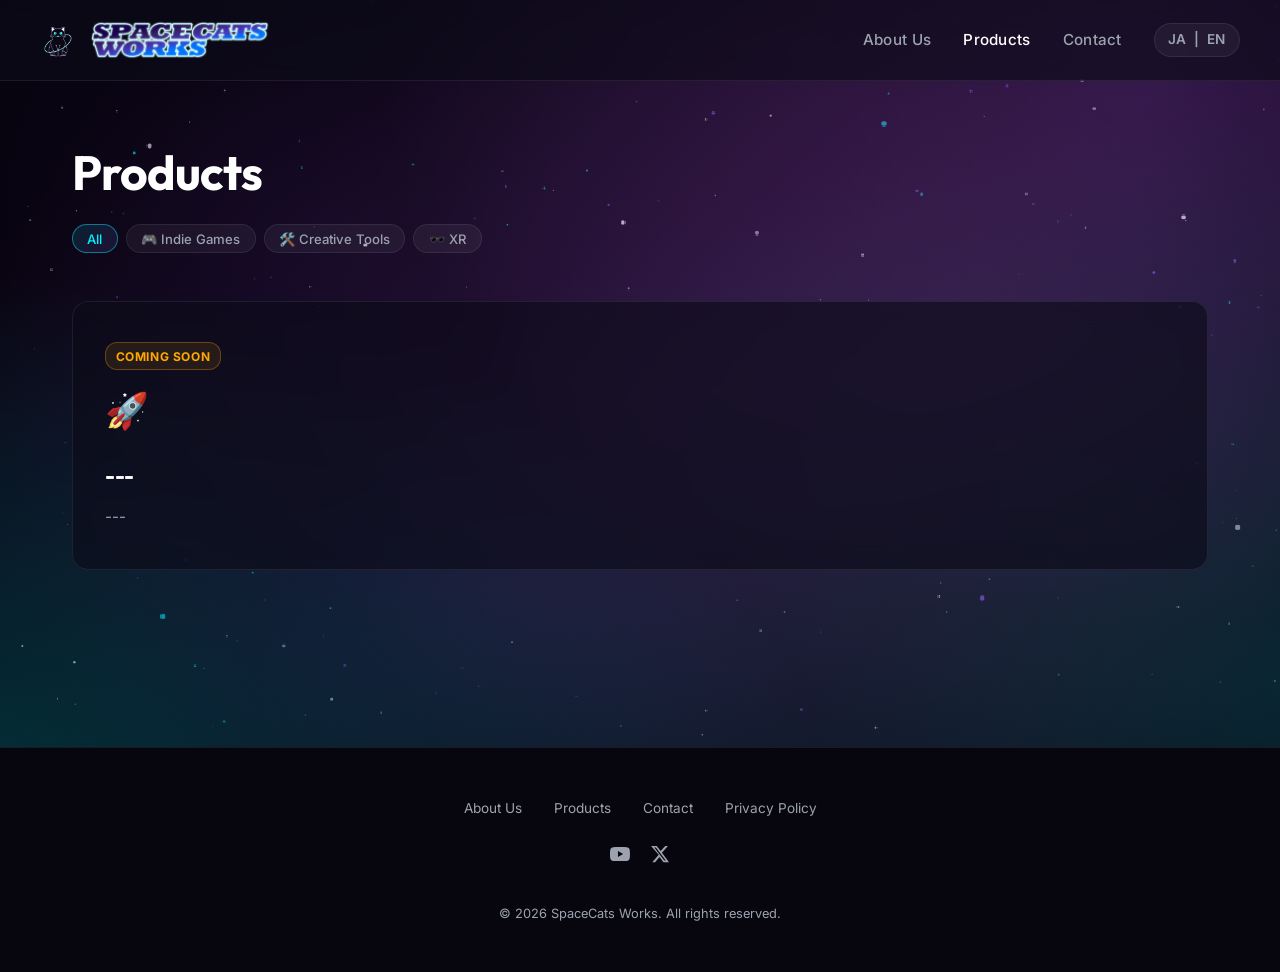
==== commit 01e7ace2: "fix: randomize starfield background, update logo assets, remove placeholder hero/team content - Repl" ====
--- a/index.html
+++ b/index.html
@@ -4,6 +4,7 @@
   <meta charset="UTF-8">
   <meta name="viewport" content="width=device-width, initial-scale=1.0">
   <title>SpaceCats Works</title>
+  <link rel="icon" type="image/png" href="assets/images/logoIcon.png">
   <link rel="stylesheet" href="assets/css/style.css">
   <style>
     /* Splash Center Alignment for Fallback */
--- a/assets/css/style.css
+++ b/assets/css/style.css
@@ -49,38 +49,13 @@
 body::before {
   content: "";
   position: fixed;
-  top: 0;
-  left: 0;
-  width: 100%;
-  height: 100%;
-  background-image:
-    /* Large bright stars */
-    radial-gradient(2.5px 2.5px at 10px 15px, #ffffff, rgba(255,255,255,0.8) 50%, rgba(0,0,0,0)),
-    radial-gradient(2px 2px at 50px 25px, #00f2fe, rgba(0,242,254,0.6) 50%, rgba(0,0,0,0)),
-    radial-gradient(3px 3px at 120px 40px, #ffffff, rgba(255,255,255,0.7) 50%, rgba(0,0,0,0)),
-    radial-gradient(2px 2px at 180px 60px, #a154ff, rgba(161,84,255,0.5) 50%, rgba(0,0,0,0)),
-    radial-gradient(2.5px 2.5px at 220px 10px, #ffffff, rgba(255,255,255,0.8) 50%, rgba(0,0,0,0)),
-
-    /* Medium stars */
-    radial-gradient(1.5px 1.5px at 30px 50px, #ffffff, rgba(0,0,0,0)),
-    radial-gradient(1.5px 1.5px at 75px 90px, rgba(0,242,254,0.7), rgba(0,0,0,0)),
-    radial-gradient(1.5px 1.5px at 140px 100px, #ffffff, rgba(0,0,0,0)),
-    radial-gradient(1.5px 1.5px at 200px 140px, rgba(161,84,255,0.6), rgba(0,0,0,0)),
-    radial-gradient(1.5px 1.5px at 20px 150px, #ffffff, rgba(0,0,0,0)),
-    radial-gradient(1.5px 1.5px at 160px 180px, rgba(0,242,254,0.5), rgba(0,0,0,0)),
-    radial-gradient(1.5px 1.5px at 100px 200px, #ffffff, rgba(0,0,0,0)),
-    radial-gradient(1.5px 1.5px at 240px 170px, rgba(161,84,255,0.4), rgba(0,0,0,0)),
-
-    /* Small stars */
-    radial-gradient(1px 1px at 60px 10px, #ffffff, rgba(0,0,0,0)),
-    radial-gradient(1px 1px at 110px 45px, rgba(0,242,254,0.8), rgba(0,0,0,0)),
-    radial-gradient(1px 1px at 170px 110px, #ffffff, rgba(0,0,0,0)),
-    radial-gradient(1px 1px at 40px 200px, rgba(161,84,255,0.7), rgba(0,0,0,0)),
-    radial-gradient(1px 1px at 210px 50px, #ffffff, rgba(0,0,0,0)),
-    radial-gradient(1px 1px at 90px 160px, rgba(0,242,254,0.6), rgba(0,0,0,0)),
-    radial-gradient(1px 1px at 230px 120px, #ffffff, rgba(0,0,0,0)),
-    radial-gradient(1px 1px at 20px 90px, rgba(161,84,255,0.5), rgba(0,0,0,0));
-  background-size: 250px 250px;
+  top: -50%;
+  left: -50%;
+  width: 200%;
+  height: 200%;
+  background-image: url('../images/starfield.svg');
+  background-size: 2400px 2400px;
+  background-repeat: repeat;
   background-attachment: fixed;
   background-color: #030107;
   opacity: 0.8;
@@ -204,10 +179,15 @@
   text-shadow: 0 0 10px rgba(161, 84, 255, 0.4);
 }
 
-.logo span {
-  background: linear-gradient(135deg, var(--primary-cyan), var(--primary-violet));
-  -webkit-background-clip: text;
-  -webkit-text-fill-color: transparent;
+.logo-icon {
+  width: 36px;
+  height: 36px;
+  border-radius: 50%;
+}
+
+.logo-img {
+  height: 40px;
+  width: auto;
 }
 
 nav {
@@ -544,9 +524,9 @@
 /* Hero Center variant (products page) */
 .hero-center {
   justify-content: center;
-  min-height: 75vh;
-  padding-top: 2rem;
-  padding-bottom: 2rem;
+  min-height: 100vh;
+  padding-top: 0;
+  padding-bottom: 0;
 }
 
 /* Genre Tab Switcher */
